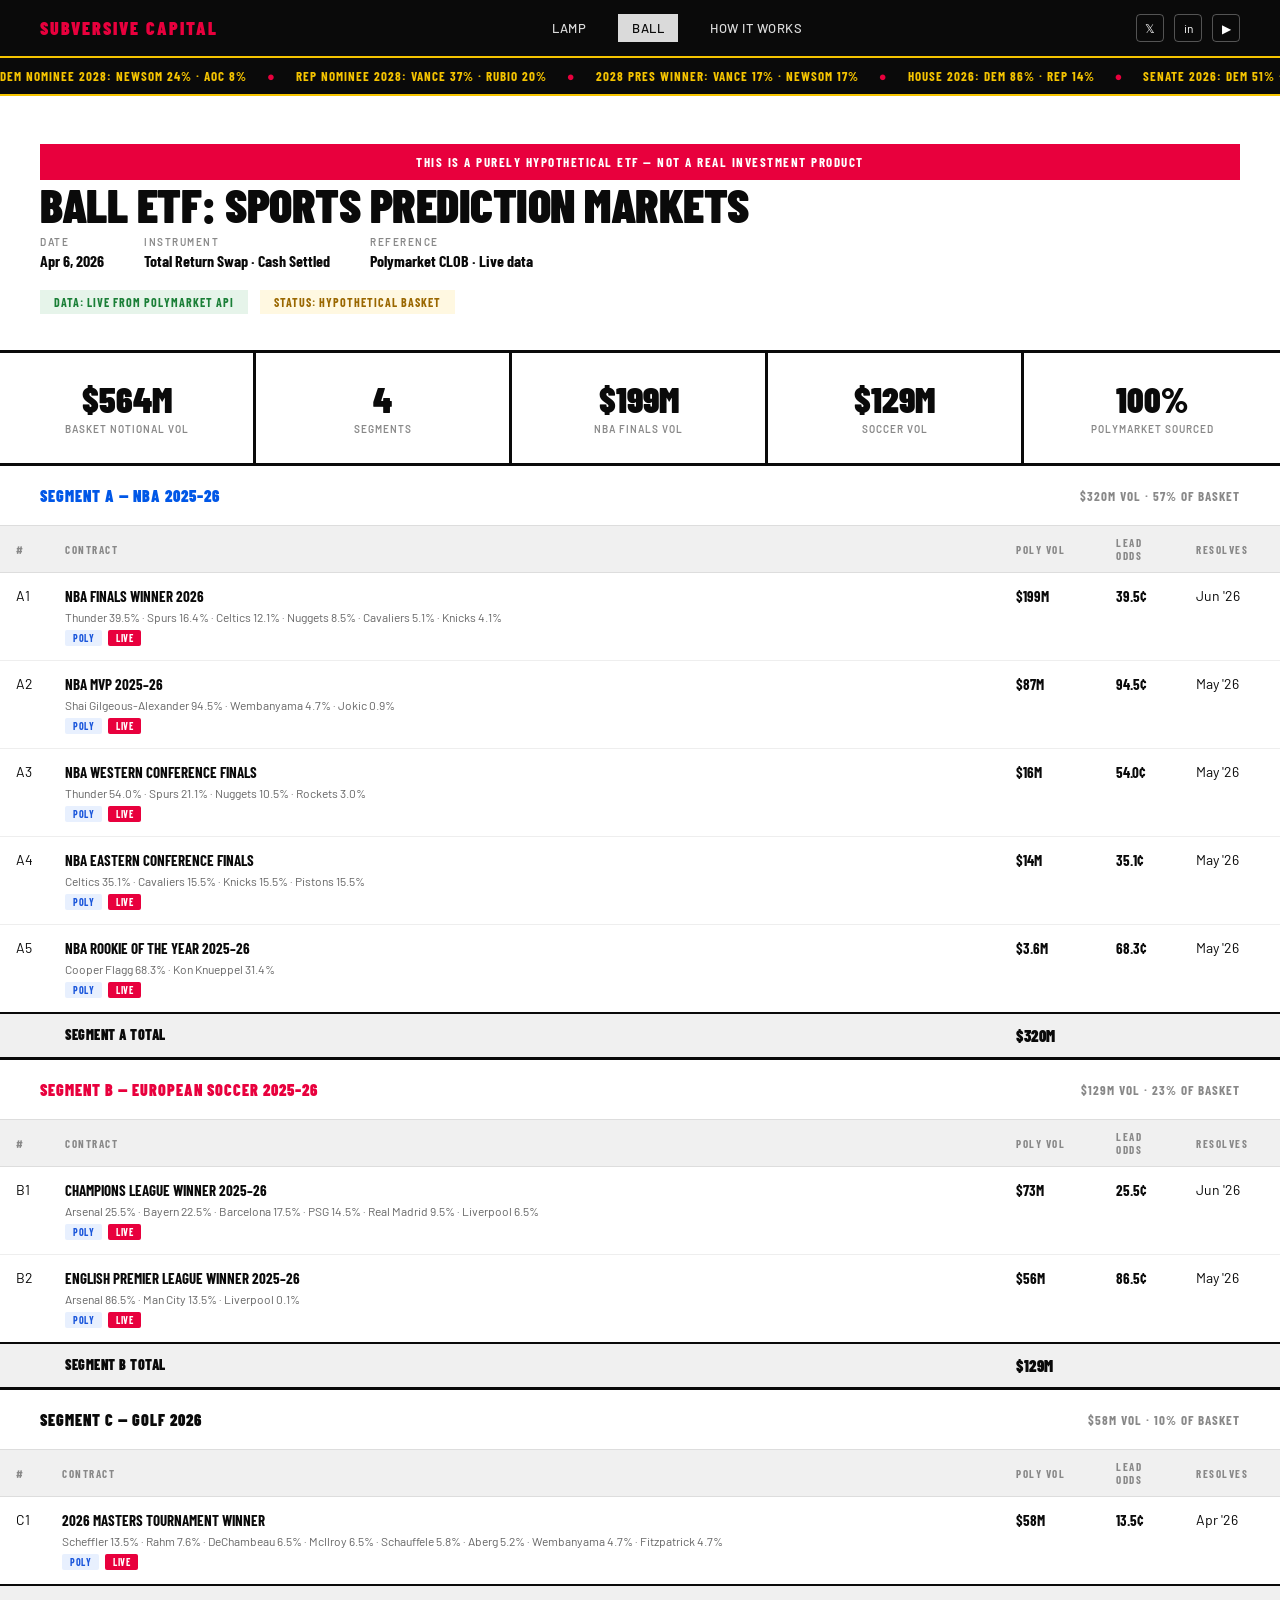
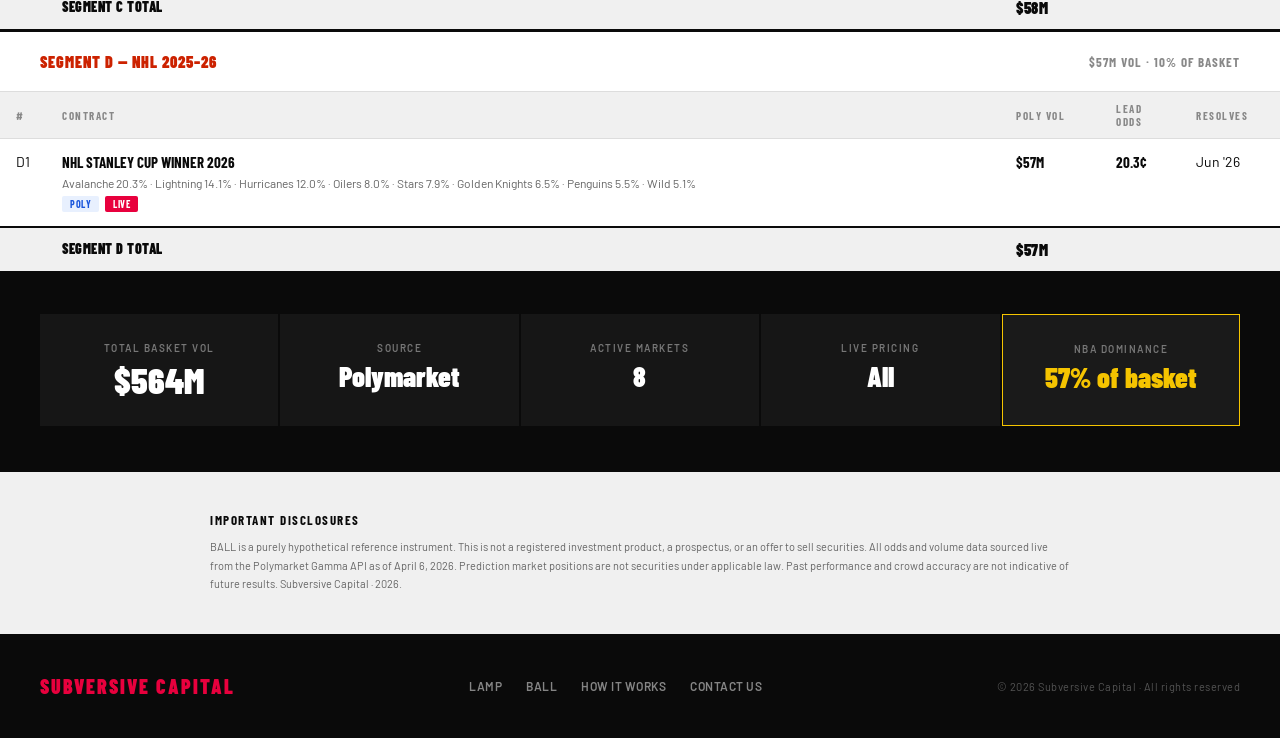
==== ball.html @ c6bfa905 "Rename SPRT to BALL across all pages Co-Authored-By: Claude Opus 4.6 (1M context) <noreply@anthropic" ====
<!DOCTYPE html>
<html lang="en">
<head>
<meta charset="UTF-8">
<meta name="viewport" content="width=device-width, initial-scale=1.0">
<title>BALL ETF — Sports Prediction Markets</title>
<link rel="stylesheet" href="styles.css">
</head>
<body>

<nav>
  <div class="nav-logo">Subversive Capital</div>
  <div class="nav-links">
    <a href="index.html">LAMP</a>
    <a href="ball.html" class="active">BALL</a>
    <a href="how.html">How It Works</a>
  </div>
  <div class="nav-icons">
    <div class="nav-icon">&#x1D54F;</div>
    <div class="nav-icon">in</div>
    <div class="nav-icon">&#9654;</div>
  </div>
</nav>

<div class="ticker-tape">
  <div class="ticker-inner" id="ticker-inner"></div>
</div>

<!-- ── HEADER ── -->
<section class="basket-header">
  <div class="hypothetical-banner">This is a purely hypothetical ETF &mdash; not a real investment product</div>
  <div class="basket-title">BALL ETF: Sports Prediction Markets</div>

  <div class="basket-meta">
    <div class="meta-item">
      <div class="meta-label">Date</div>
      <div class="meta-value">Apr 6, 2026</div>
    </div>
    <div class="meta-item">
      <div class="meta-label">Instrument</div>
      <div class="meta-value">Total Return Swap &middot; Cash Settled</div>
    </div>
    <div class="meta-item">
      <div class="meta-label">Reference</div>
      <div class="meta-value">Polymarket CLOB &middot; Live data</div>
    </div>
  </div>

  <div class="basket-status">
    <span class="status-badge status-confirmed">Data: Live from Polymarket API</span>
    <span class="status-badge status-pricing">Status: Hypothetical basket</span>
  </div>
</section>

<!-- ── SUMMARY STATS ── -->
<div class="basket-summary">
  <div class="summary-stat">
    <div class="summary-val">$564M</div>
    <div class="summary-label">Basket notional vol</div>
  </div>
  <div class="summary-stat">
    <div class="summary-val">4</div>
    <div class="summary-label">Segments</div>
  </div>
  <div class="summary-stat">
    <div class="summary-val">$199M</div>
    <div class="summary-label">NBA Finals vol</div>
  </div>
  <div class="summary-stat">
    <div class="summary-val">$129M</div>
    <div class="summary-label">Soccer vol</div>
  </div>
  <div class="summary-stat">
    <div class="summary-val">100%</div>
    <div class="summary-label">Polymarket sourced</div>
  </div>
</div>

<!-- ══════════════════════════════════════════════════════════ -->
<!-- SEGMENT A — NBA                                           -->
<!-- ══════════════════════════════════════════════════════════ -->
<section class="segment" id="segment-a">
  <div class="segment-header seg-blue">
    <div class="segment-name">Segment A &mdash; NBA 2025&ndash;26</div>
    <div class="segment-weight">$320M vol &middot; 57% of basket</div>
  </div>

  <div class="table-wrap">
  <table class="segment-table">
    <thead>
      <tr>
        <th class="col-num">#</th>
        <th class="col-contract">Contract</th>
        <th class="col-vol">Poly Vol</th>
        <th class="col-prob">Lead Odds</th>
        <th class="col-resolve">Resolves</th>
      </tr>
    </thead>
    <tbody>
      <tr>
        <td>A1</td>
        <td>
          <div class="contract-name">NBA Finals Winner 2026</div>
          <div class="contract-detail">Thunder 39.5% &middot; Spurs 16.4% &middot; Celtics 12.1% &middot; Nuggets 8.5% &middot; Cavaliers 5.1% &middot; Knicks 4.1%</div>
          <div class="contract-sources"><span class="source poly">Poly</span> <span class="source live">Live</span></div>
        </td>
        <td class="num">$199M</td>
        <td class="num">39.5&cent;</td>
        <td>Jun '26</td>
      </tr>
      <tr>
        <td>A2</td>
        <td>
          <div class="contract-name">NBA MVP 2025&ndash;26</div>
          <div class="contract-detail">Shai Gilgeous-Alexander 94.5% &middot; Wembanyama 4.7% &middot; Jokic 0.9%</div>
          <div class="contract-sources"><span class="source poly">Poly</span> <span class="source live">Live</span></div>
        </td>
        <td class="num">$87M</td>
        <td class="num">94.5&cent;</td>
        <td>May '26</td>
      </tr>
      <tr>
        <td>A3</td>
        <td>
          <div class="contract-name">NBA Western Conference Finals</div>
          <div class="contract-detail">Thunder 54.0% &middot; Spurs 21.1% &middot; Nuggets 10.5% &middot; Rockets 3.0%</div>
          <div class="contract-sources"><span class="source poly">Poly</span> <span class="source live">Live</span></div>
        </td>
        <td class="num">$16M</td>
        <td class="num">54.0&cent;</td>
        <td>May '26</td>
      </tr>
      <tr>
        <td>A4</td>
        <td>
          <div class="contract-name">NBA Eastern Conference Finals</div>
          <div class="contract-detail">Celtics 35.1% &middot; Cavaliers 15.5% &middot; Knicks 15.5% &middot; Pistons 15.5%</div>
          <div class="contract-sources"><span class="source poly">Poly</span> <span class="source live">Live</span></div>
        </td>
        <td class="num">$14M</td>
        <td class="num">35.1&cent;</td>
        <td>May '26</td>
      </tr>
      <tr>
        <td>A5</td>
        <td>
          <div class="contract-name">NBA Rookie of the Year 2025&ndash;26</div>
          <div class="contract-detail">Cooper Flagg 68.3% &middot; Kon Knueppel 31.4%</div>
          <div class="contract-sources"><span class="source poly">Poly</span> <span class="source live">Live</span></div>
        </td>
        <td class="num">$3.6M</td>
        <td class="num">68.3&cent;</td>
        <td>May '26</td>
      </tr>
      <tr class="subtotal-row">
        <td></td>
        <td>Segment A total</td>
        <td class="num">$320M</td>
        <td></td>
        <td></td>
      </tr>
    </tbody>
  </table>
  </div>
</section>

<!-- ══════════════════════════════════════════════════════════ -->
<!-- SEGMENT B — SOCCER                                        -->
<!-- ══════════════════════════════════════════════════════════ -->
<section class="segment" id="segment-b">
  <div class="segment-header seg-red">
    <div class="segment-name">Segment B &mdash; European Soccer 2025&ndash;26</div>
    <div class="segment-weight">$129M vol &middot; 23% of basket</div>
  </div>

  <div class="table-wrap">
  <table class="segment-table">
    <thead>
      <tr>
        <th class="col-num">#</th>
        <th class="col-contract">Contract</th>
        <th class="col-vol">Poly Vol</th>
        <th class="col-prob">Lead Odds</th>
        <th class="col-resolve">Resolves</th>
      </tr>
    </thead>
    <tbody>
      <tr>
        <td>B1</td>
        <td>
          <div class="contract-name">Champions League Winner 2025&ndash;26</div>
          <div class="contract-detail">Arsenal 25.5% &middot; Bayern 22.5% &middot; Barcelona 17.5% &middot; PSG 14.5% &middot; Real Madrid 9.5% &middot; Liverpool 6.5%</div>
          <div class="contract-sources"><span class="source poly">Poly</span> <span class="source live">Live</span></div>
        </td>
        <td class="num">$73M</td>
        <td class="num">25.5&cent;</td>
        <td>Jun '26</td>
      </tr>
      <tr>
        <td>B2</td>
        <td>
          <div class="contract-name">English Premier League Winner 2025&ndash;26</div>
          <div class="contract-detail">Arsenal 86.5% &middot; Man City 13.5% &middot; Liverpool 0.1%</div>
          <div class="contract-sources"><span class="source poly">Poly</span> <span class="source live">Live</span></div>
        </td>
        <td class="num">$56M</td>
        <td class="num">86.5&cent;</td>
        <td>May '26</td>
      </tr>
      <tr class="subtotal-row">
        <td></td>
        <td>Segment B total</td>
        <td class="num">$129M</td>
        <td></td>
        <td></td>
      </tr>
    </tbody>
  </table>
  </div>
</section>

<!-- ══════════════════════════════════════════════════════════ -->
<!-- SEGMENT C — GOLF                                          -->
<!-- ══════════════════════════════════════════════════════════ -->
<section class="segment" id="segment-c">
  <div class="segment-header seg-black">
    <div class="segment-name">Segment C &mdash; Golf 2026</div>
    <div class="segment-weight">$58M vol &middot; 10% of basket</div>
  </div>

  <div class="table-wrap">
  <table class="segment-table">
    <thead>
      <tr>
        <th class="col-num">#</th>
        <th class="col-contract">Contract</th>
        <th class="col-vol">Poly Vol</th>
        <th class="col-prob">Lead Odds</th>
        <th class="col-resolve">Resolves</th>
      </tr>
    </thead>
    <tbody>
      <tr>
        <td>C1</td>
        <td>
          <div class="contract-name">2026 Masters Tournament Winner</div>
          <div class="contract-detail">Scheffler 13.5% &middot; Rahm 7.6% &middot; DeChambeau 6.5% &middot; McIlroy 6.5% &middot; Schauffele 5.8% &middot; Aberg 5.2% &middot; Wembanyama 4.7% &middot; Fitzpatrick 4.7%</div>
          <div class="contract-sources"><span class="source poly">Poly</span> <span class="source live">Live</span></div>
        </td>
        <td class="num">$58M</td>
        <td class="num">13.5&cent;</td>
        <td>Apr '26</td>
      </tr>
      <tr class="subtotal-row">
        <td></td>
        <td>Segment C total</td>
        <td class="num">$58M</td>
        <td></td>
        <td></td>
      </tr>
    </tbody>
  </table>
  </div>
</section>

<!-- ══════════════════════════════════════════════════════════ -->
<!-- SEGMENT D — NHL                                           -->
<!-- ══════════════════════════════════════════════════════════ -->
<section class="segment" id="segment-d">
  <div class="segment-header seg-darkred">
    <div class="segment-name">Segment D &mdash; NHL 2025&ndash;26</div>
    <div class="segment-weight">$57M vol &middot; 10% of basket</div>
  </div>

  <div class="table-wrap">
  <table class="segment-table">
    <thead>
      <tr>
        <th class="col-num">#</th>
        <th class="col-contract">Contract</th>
        <th class="col-vol">Poly Vol</th>
        <th class="col-prob">Lead Odds</th>
        <th class="col-resolve">Resolves</th>
      </tr>
    </thead>
    <tbody>
      <tr>
        <td>D1</td>
        <td>
          <div class="contract-name">NHL Stanley Cup Winner 2026</div>
          <div class="contract-detail">Avalanche 20.3% &middot; Lightning 14.1% &middot; Hurricanes 12.0% &middot; Oilers 8.0% &middot; Stars 7.9% &middot; Golden Knights 6.5% &middot; Penguins 5.5% &middot; Wild 5.1%</div>
          <div class="contract-sources"><span class="source poly">Poly</span> <span class="source live">Live</span></div>
        </td>
        <td class="num">$57M</td>
        <td class="num">20.3&cent;</td>
        <td>Jun '26</td>
      </tr>
      <tr class="subtotal-row">
        <td></td>
        <td>Segment D total</td>
        <td class="num">$57M</td>
        <td></td>
        <td></td>
      </tr>
    </tbody>
  </table>
  </div>
</section>

<!-- ── BASKET TOTALS ── -->
<section class="basket-totals">
  <div class="totals-grid">
    <div class="total-item">
      <div class="total-label">Total basket vol</div>
      <div class="total-val big">$564M</div>
    </div>
    <div class="total-item">
      <div class="total-label">Source</div>
      <div class="total-val">Polymarket</div>
    </div>
    <div class="total-item">
      <div class="total-label">Active markets</div>
      <div class="total-val">8</div>
    </div>
    <div class="total-item">
      <div class="total-label">Live pricing</div>
      <div class="total-val">All</div>
    </div>
    <div class="total-item highlight">
      <div class="total-label">NBA dominance</div>
      <div class="total-val accent">57% of basket</div>
    </div>
  </div>
</section>

<!-- ── DISCLAIMER ── -->
<div class="disclaimer">
  <div class="disclaimer-inner">
    <h3>Important Disclosures</h3>
    <p>BALL is a purely hypothetical reference instrument. This is not a registered investment product, a prospectus, or an offer to sell securities. All odds and volume data sourced live from the Polymarket Gamma API as of April 6, 2026. Prediction market positions are not securities under applicable law. Past performance and crowd accuracy are not indicative of future results. Subversive Capital &middot; 2026.</p>
  </div>
</div>

<footer>
  <div class="footer-logo">Subversive Capital</div>
  <div class="footer-links">
    <a href="index.html">LAMP</a>
    <a href="ball.html">BALL</a>
    <a href="how.html">How It Works</a>
    <a href="#">Contact Us</a>
  </div>
  <div class="footer-copy">&copy; 2026 Subversive Capital &middot; All rights reserved</div>
</footer>

<script src="ticker.js"></script>
</body>
</html>
---- styles.css ----
@import url('https://fonts.googleapis.com/css2?family=Barlow+Condensed:wght@400;700;900&family=Barlow:wght@400;500;600&display=swap');

/* ── reset + vars ── */
*, *::before, *::after { box-sizing: border-box; margin: 0; padding: 0; }

:root {
  --black:   #0a0a0a;
  --white:   #ffffff;
  --red:     #e8003d;
  --blue:    #0057e7;
  --yellow:  #f5c400;
  --gray:    #f0f0f0;
  --mid:     #888888;
  --darkred: #cc2200;
}

html { scroll-behavior: smooth; }

body {
  font-family: 'Barlow', sans-serif;
  background: var(--white);
  color: var(--black);
  overflow-x: hidden;
}

/* ── nav ── */
nav {
  background: var(--black);
  padding: 0 40px;
  height: 56px;
  display: flex;
  align-items: center;
  justify-content: space-between;
  position: sticky;
  top: 0;
  z-index: 100;
}

.nav-logo {
  font-family: 'Barlow Condensed', sans-serif;
  font-weight: 900;
  font-size: 18px;
  letter-spacing: 2px;
  color: var(--red);
  text-transform: uppercase;
}

.nav-links { display: flex; gap: 32px; align-items: center; }

.nav-links a {
  color: var(--white);
  text-decoration: none;
  font-size: 13px;
  font-weight: 500;
  letter-spacing: 0.5px;
  opacity: 0.85;
  transition: opacity 0.15s;
  text-transform: uppercase;
}
.nav-links a:hover { opacity: 1; }
.nav-links a.active {
  background: var(--white);
  color: var(--black);
  padding: 6px 14px;
}

.nav-icons { display: flex; gap: 10px; }
.nav-icon {
  width: 28px; height: 28px;
  border: 1px solid rgba(255,255,255,0.3);
  border-radius: 4px;
  display: flex; align-items: center; justify-content: center;
  color: var(--white); font-size: 12px; cursor: pointer;
  transition: border-color 0.15s;
}
.nav-icon:hover { border-color: var(--white); }

/* ── ticker tape ── */
.ticker-tape {
  background: var(--black);
  color: var(--yellow);
  font-family: 'Barlow Condensed', sans-serif;
  font-weight: 700; font-size: 13px; letter-spacing: 1px;
  padding: 10px 0; overflow: hidden; white-space: nowrap;
  border-top: 2px solid var(--yellow);
  border-bottom: 2px solid var(--yellow);
}

.ticker-inner {
  display: inline-block;
  animation: ticker 32s linear infinite;
}
.ticker-inner:hover { animation-play-state: paused; }

@keyframes ticker {
  from { transform: translateX(0); }
  to   { transform: translateX(-50%); }
}

.ticker-sep { color: var(--red); margin: 0 20px; }

/* ── hypothetical banner ── */
.hypothetical-banner {
  font-family: 'Barlow Condensed', sans-serif;
  font-weight: 700;
  font-size: 13px;
  letter-spacing: 1.5px;
  text-transform: uppercase;
  text-align: center;
  background: var(--red);
  color: var(--white);
  padding: 10px 20px;
}

/* ── basket header ── */
.basket-header {
  padding: 48px 40px 36px;
  border-bottom: 3px solid var(--black);
}

.basket-title {
  font-family: 'Barlow Condensed', sans-serif;
  font-weight: 900;
  font-size: clamp(32px, 5vw, 48px);
  text-transform: uppercase;
  letter-spacing: -0.5px;
  line-height: 1;
  margin-bottom: 8px;
}

.basket-subtitle {
  font-size: 15px;
  color: #555;
  margin-bottom: 28px;
}

.basket-meta {
  display: flex;
  gap: 40px;
  flex-wrap: wrap;
  margin-bottom: 20px;
}

.meta-label {
  font-size: 10px;
  font-weight: 600;
  letter-spacing: 1.5px;
  text-transform: uppercase;
  color: var(--mid);
  margin-bottom: 3px;
}

.meta-value {
  font-family: 'Barlow Condensed', sans-serif;
  font-weight: 700;
  font-size: 16px;
  color: var(--black);
}

.basket-status {
  display: flex;
  gap: 12px;
  flex-wrap: wrap;
}

.status-badge {
  font-family: 'Barlow Condensed', sans-serif;
  font-weight: 700;
  font-size: 12px;
  letter-spacing: 1px;
  text-transform: uppercase;
  padding: 5px 14px;
  display: inline-block;
}

.status-confirmed {
  background: #e6f4ea;
  color: #1a7f37;
}

.status-pricing {
  background: #fff8e1;
  color: #9a6700;
}

/* ── basket summary ── */
.basket-summary {
  display: grid;
  grid-template-columns: repeat(5, 1fr);
  border-bottom: 3px solid var(--black);
}

.summary-stat {
  padding: 28px 20px;
  text-align: center;
  border-right: 3px solid var(--black);
}
.summary-stat:last-child { border-right: none; }

.summary-val {
  font-family: 'Barlow Condensed', sans-serif;
  font-weight: 900;
  font-size: 36px;
  line-height: 1;
  color: var(--black);
}

.summary-label {
  font-size: 10px;
  font-weight: 600;
  letter-spacing: 1px;
  text-transform: uppercase;
  color: var(--mid);
  margin-top: 6px;
}

/* ── segments ── */
.segment {
  border-bottom: 3px solid var(--black);
}

.segment-header {
  padding: 20px 40px;
  display: flex;
  justify-content: space-between;
  align-items: center;
  border-bottom: 1px solid #ddd;
}

.segment-name {
  font-family: 'Barlow Condensed', sans-serif;
  font-weight: 900;
  font-size: 16px;
  text-transform: uppercase;
  letter-spacing: 1px;
}

.segment-weight {
  font-family: 'Barlow Condensed', sans-serif;
  font-weight: 700;
  font-size: 13px;
  text-transform: uppercase;
  letter-spacing: 1px;
  color: var(--mid);
}

.seg-blue .segment-name { color: var(--blue); }
.seg-red .segment-name { color: var(--red); }
.seg-black .segment-name { color: var(--black); }
.seg-darkred .segment-name { color: var(--darkred); }

/* ── tables ── */
.table-wrap {
  overflow-x: auto;
  -webkit-overflow-scrolling: touch;
}

.segment-table {
  width: 100%;
  border-collapse: collapse;
  font-size: 14px;
  min-width: 800px;
}

.segment-table thead {
  background: var(--gray);
}

.segment-table th {
  font-family: 'Barlow Condensed', sans-serif;
  font-weight: 700;
  font-size: 11px;
  letter-spacing: 1.5px;
  text-transform: uppercase;
  color: var(--mid);
  padding: 10px 16px;
  text-align: left;
  border-bottom: 1px solid #ddd;
}

.segment-table td {
  padding: 14px 16px;
  border-bottom: 1px solid #eee;
  vertical-align: top;
}

.segment-table tbody tr:hover {
  background: #fafafa;
}

.col-num { width: 40px; }
.col-contract { width: auto; }
.col-vol { width: 100px; }
.col-prob { width: 80px; }
.col-resolve { width: 100px; }
.col-wt { width: 70px; }

td.num {
  font-family: 'Barlow Condensed', sans-serif;
  font-weight: 700;
  font-size: 15px;
  color: var(--black);
  white-space: nowrap;
}

td.wt {
  color: var(--blue);
}

.contract-name {
  font-family: 'Barlow Condensed', sans-serif;
  font-weight: 700;
  font-size: 15px;
  text-transform: uppercase;
  color: var(--black);
  margin-bottom: 3px;
}

.contract-detail {
  font-size: 12px;
  color: #666;
  line-height: 1.5;
  margin-bottom: 4px;
}

.contract-sources {
  display: flex;
  gap: 6px;
}

.source {
  font-family: 'Barlow Condensed', sans-serif;
  font-weight: 700;
  font-size: 10px;
  letter-spacing: 0.5px;
  text-transform: uppercase;
  padding: 2px 8px;
  border-radius: 2px;
}

.source.poly {
  background: #e8f0fe;
  color: #1a56db;
}

.source.kalshi {
  background: #fce8e8;
  color: #c41e3a;
}

.source.live {
  background: #e8003d;
  color: var(--white);
  animation: pulse 1.4s ease-in-out infinite;
}

@keyframes pulse {
  0%, 100% { opacity: 1; }
  50%       { opacity: 0.5; }
}

.resolve-note {
  font-size: 10px;
  font-weight: 600;
  letter-spacing: 0.5px;
  text-transform: uppercase;
  color: var(--mid);
}

/* subtotal rows */
.subtotal-row {
  background: var(--gray);
  border-top: 2px solid var(--black);
}

.subtotal-row td {
  font-family: 'Barlow Condensed', sans-serif;
  font-weight: 900;
  font-size: 14px;
  text-transform: uppercase;
  letter-spacing: 0.5px;
  padding: 12px 16px;
  border-bottom: none;
}

.subtotal-row td.num {
  font-size: 16px;
}

/* ── basket totals ── */
.basket-totals {
  background: var(--black);
  padding: 40px;
  border-bottom: 3px solid var(--black);
}

.totals-grid {
  display: grid;
  grid-template-columns: repeat(5, 1fr);
  gap: 2px;
}

.total-item {
  background: #161616;
  padding: 28px 24px;
  text-align: center;
}

.total-label {
  font-size: 10px;
  font-weight: 600;
  letter-spacing: 1.5px;
  text-transform: uppercase;
  color: #777;
  margin-bottom: 8px;
}

.total-val {
  font-family: 'Barlow Condensed', sans-serif;
  font-weight: 900;
  font-size: 28px;
  color: var(--white);
  line-height: 1;
}

.total-val.big {
  font-size: 36px;
}

.total-val.accent {
  color: var(--yellow);
}

.total-item.highlight {
  background: #1a1a1a;
  border: 1px solid var(--yellow);
}

/* ── how it works page ── */
.how-header {
  padding: 48px 40px 40px;
  border-bottom: 3px solid var(--black);
}

.how-header-inner {
  max-width: 700px;
}

.how-title {
  font-family: 'Barlow Condensed', sans-serif;
  font-weight: 900;
  font-size: clamp(32px, 5vw, 48px);
  text-transform: uppercase;
  letter-spacing: -0.5px;
  line-height: 1;
  margin-bottom: 12px;
}

.how-subtitle {
  font-size: 15px;
  color: #555;
  line-height: 1.6;
  margin-bottom: 28px;
}

.how-invest-box {
  background: var(--black);
  color: var(--white);
  padding: 24px 32px;
  display: inline-block;
}

.invest-label {
  font-size: 10px;
  font-weight: 600;
  letter-spacing: 1.5px;
  text-transform: uppercase;
  color: var(--mid);
  margin-bottom: 4px;
}

.invest-val {
  font-family: 'Barlow Condensed', sans-serif;
  font-weight: 900;
  font-size: 48px;
  color: var(--yellow);
  line-height: 1;
}

.invest-shares {
  font-size: 13px;
  color: #999;
  margin-top: 4px;
}

/* ── step blocks ── */
.how-step {
  display: grid;
  grid-template-columns: 80px 1fr;
  border-bottom: 3px solid var(--black);
}

.how-step.last {
  border-bottom: none;
}

.step-marker {
  border-right: 3px solid var(--black);
  display: flex;
  flex-direction: column;
  align-items: center;
  padding-top: 36px;
}

.step-num {
  font-family: 'Barlow Condensed', sans-serif;
  font-weight: 900;
  font-size: 32px;
  color: var(--red);
  line-height: 1;
}

.step-line {
  width: 2px;
  flex: 1;
  background: #ddd;
  margin-top: 16px;
}

.step-content {
  padding: 36px 40px;
}

.step-title {
  font-family: 'Barlow Condensed', sans-serif;
  font-weight: 900;
  font-size: 24px;
  text-transform: uppercase;
  letter-spacing: 0.3px;
  margin-bottom: 16px;
  color: var(--black);
}

.step-body p {
  font-size: 15px;
  color: #333;
  line-height: 1.7;
  margin-bottom: 12px;
  max-width: 640px;
}

.step-body p:last-child {
  margin-bottom: 0;
}

.step-list {
  list-style: none;
  margin: 12px 0;
  max-width: 640px;
}

.step-list li {
  font-size: 14px;
  color: #333;
  line-height: 1.6;
  padding: 6px 0 6px 20px;
  position: relative;
  border-bottom: 1px solid #eee;
}

.step-list li:last-child {
  border-bottom: none;
}

.step-list li::before {
  content: '';
  position: absolute;
  left: 0;
  top: 14px;
  width: 6px;
  height: 6px;
  background: var(--red);
}

/* step aside boxes */
.step-aside {
  margin-top: 20px;
  padding: 16px 20px;
  background: var(--gray);
  border-left: 3px solid var(--black);
  max-width: 480px;
}

.aside-label {
  font-size: 10px;
  font-weight: 600;
  letter-spacing: 1.5px;
  text-transform: uppercase;
  color: var(--mid);
  margin-bottom: 4px;
}

.aside-val {
  font-family: 'Barlow Condensed', sans-serif;
  font-weight: 700;
  font-size: 16px;
  color: var(--black);
}

.aside-detail {
  font-size: 12px;
  color: #888;
  margin-top: 4px;
}

/* step example boxes */
.step-example {
  margin-top: 20px;
  padding: 20px 24px;
  background: #fffde7;
  border-left: 3px solid var(--yellow);
  max-width: 640px;
}

.example-label {
  font-family: 'Barlow Condensed', sans-serif;
  font-weight: 700;
  font-size: 11px;
  letter-spacing: 1.5px;
  text-transform: uppercase;
  color: #9a6700;
  margin-bottom: 8px;
}

.example-body p {
  font-size: 14px;
  color: #555;
  line-height: 1.6;
  margin-bottom: 8px;
}

.example-body p:last-child {
  margin-bottom: 0;
}

/* ── allocation grid ── */
.allocation-grid {
  display: grid;
  grid-template-columns: repeat(5, 1fr);
  gap: 2px;
  margin-top: 20px;
  border: 3px solid var(--black);
}

.alloc-item {
  padding: 20px 16px;
  text-align: center;
}

.alloc-segment {
  font-family: 'Barlow Condensed', sans-serif;
  font-weight: 700;
  font-size: 11px;
  letter-spacing: 1.5px;
  text-transform: uppercase;
  margin-bottom: 4px;
}

.alloc-name {
  font-family: 'Barlow Condensed', sans-serif;
  font-weight: 900;
  font-size: 16px;
  text-transform: uppercase;
  color: var(--black);
  margin-bottom: 8px;
}

.alloc-pct {
  font-family: 'Barlow Condensed', sans-serif;
  font-weight: 900;
  font-size: 28px;
  line-height: 1;
  color: var(--black);
}

.alloc-dollars {
  font-family: 'Barlow Condensed', sans-serif;
  font-weight: 700;
  font-size: 20px;
  color: var(--black);
  margin-top: 4px;
}

.alloc-detail {
  font-size: 11px;
  color: #888;
  line-height: 1.5;
  margin-top: 8px;
}

.alloc-blue  { background: #e8f0fe; }
.alloc-blue .alloc-segment { color: var(--blue); }
.alloc-red   { background: #fce8e8; }
.alloc-red .alloc-segment { color: var(--red); }
.alloc-black { background: #f0f0f0; }
.alloc-black .alloc-segment { color: var(--black); }
.alloc-darkred { background: #fef0ec; }
.alloc-darkred .alloc-segment { color: var(--darkred); }
.alloc-gray  { background: #fafafa; }
.alloc-gray .alloc-segment { color: var(--mid); }

/* ── disclaimer ── */
.disclaimer {
  background: var(--gray);
  padding: 40px; border-top: 3px solid var(--black);
}
.disclaimer-inner { max-width: 860px; margin: 0 auto; }
.disclaimer h3 {
  font-family: 'Barlow Condensed', sans-serif;
  font-weight: 700; font-size: 13px;
  text-transform: uppercase; letter-spacing: 1.5px;
  color: var(--black); margin-bottom: 10px;
}
.disclaimer p { font-size: 11px; color: #666; line-height: 1.7; }

/* ── footer ── */
footer {
  background: var(--black); padding: 40px;
  display: flex; justify-content: space-between;
  align-items: center; flex-wrap: wrap; gap: 16px;
}
.footer-logo {
  font-family: 'Barlow Condensed', sans-serif;
  font-weight: 900; font-size: 20px;
  letter-spacing: 2px; color: var(--red); text-transform: uppercase;
}
.footer-links { display: flex; gap: 24px; }
.footer-links a {
  color: rgba(255,255,255,0.5); text-decoration: none;
  font-size: 12px; text-transform: uppercase;
  letter-spacing: 0.5px; font-weight: 600; transition: color 0.15s;
}
.footer-links a:hover { color: var(--white); }
.footer-copy { font-size: 11px; color: rgba(255,255,255,0.3); letter-spacing: 0.5px; }

/* ── responsive ── */
@media (max-width: 900px) {
  nav { padding: 0 20px; }
  .nav-links { display: none; }
  .basket-header { padding: 32px 20px 28px; }
  .basket-meta { gap: 24px; }
  .basket-summary { grid-template-columns: repeat(3, 1fr); }
  .summary-stat:nth-child(3) { border-right: none; }
  .summary-stat:nth-child(4),
  .summary-stat:nth-child(5) { border-top: 3px solid var(--black); }
  .segment-header { padding: 16px 20px; flex-direction: column; align-items: flex-start; gap: 4px; }
  .totals-grid { grid-template-columns: repeat(3, 1fr); }
  .how-header { padding: 32px 20px 28px; }
  .how-step { grid-template-columns: 60px 1fr; }
  .step-content { padding: 28px 20px; }
  .allocation-grid { grid-template-columns: repeat(3, 1fr); }
  .total-item:nth-child(4),
  .total-item:nth-child(5) { grid-column: auto; }
  footer { flex-direction: column; text-align: center; }
}

@media (max-width: 500px) {
  .basket-summary { grid-template-columns: 1fr 1fr; }
  .summary-stat { border-right: none; border-bottom: 3px solid var(--black); }
  .summary-stat:nth-child(odd) { border-right: 3px solid var(--black); }
  .summary-stat:last-child { border-right: none; }
  .totals-grid { grid-template-columns: 1fr 1fr; }
  .total-item { padding: 20px 16px; }
  .total-val.big { font-size: 28px; }
  .allocation-grid { grid-template-columns: 1fr 1fr; }
  .how-step { grid-template-columns: 48px 1fr; }
  .step-num { font-size: 24px; }
}
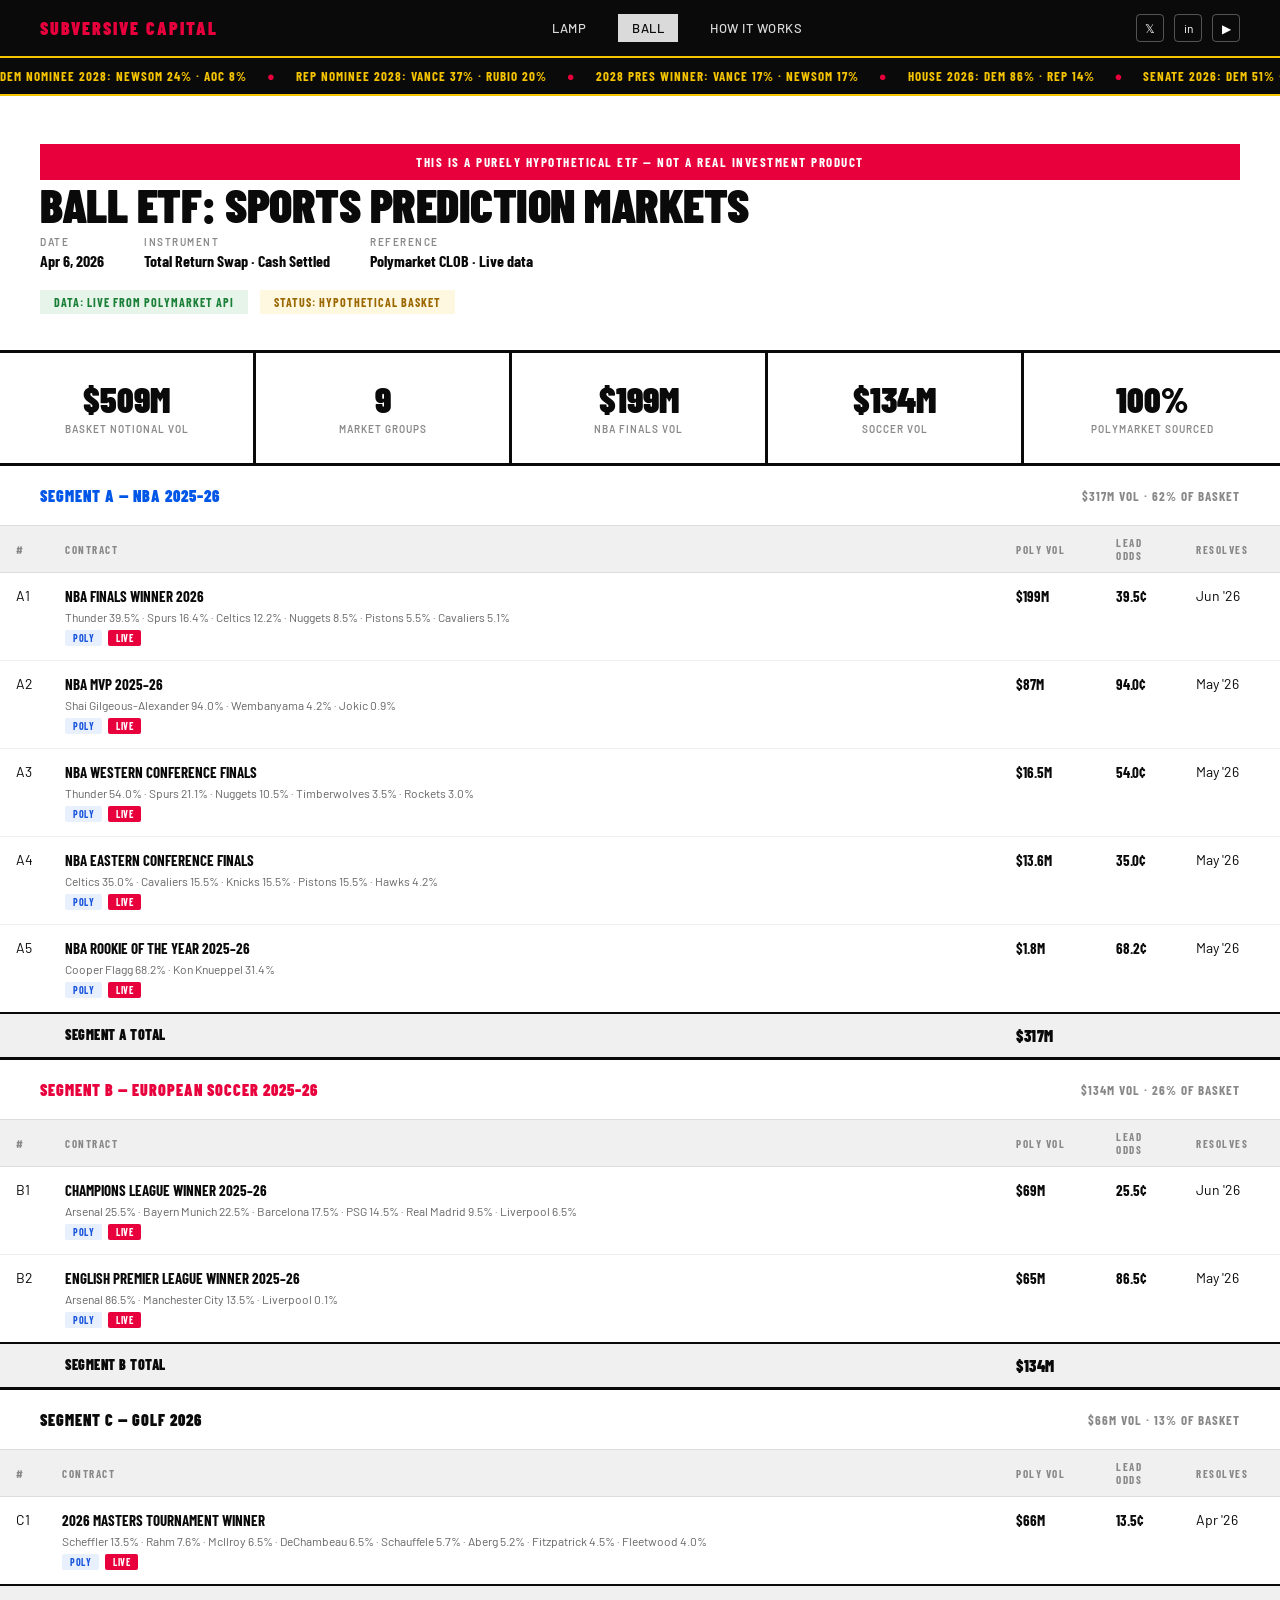
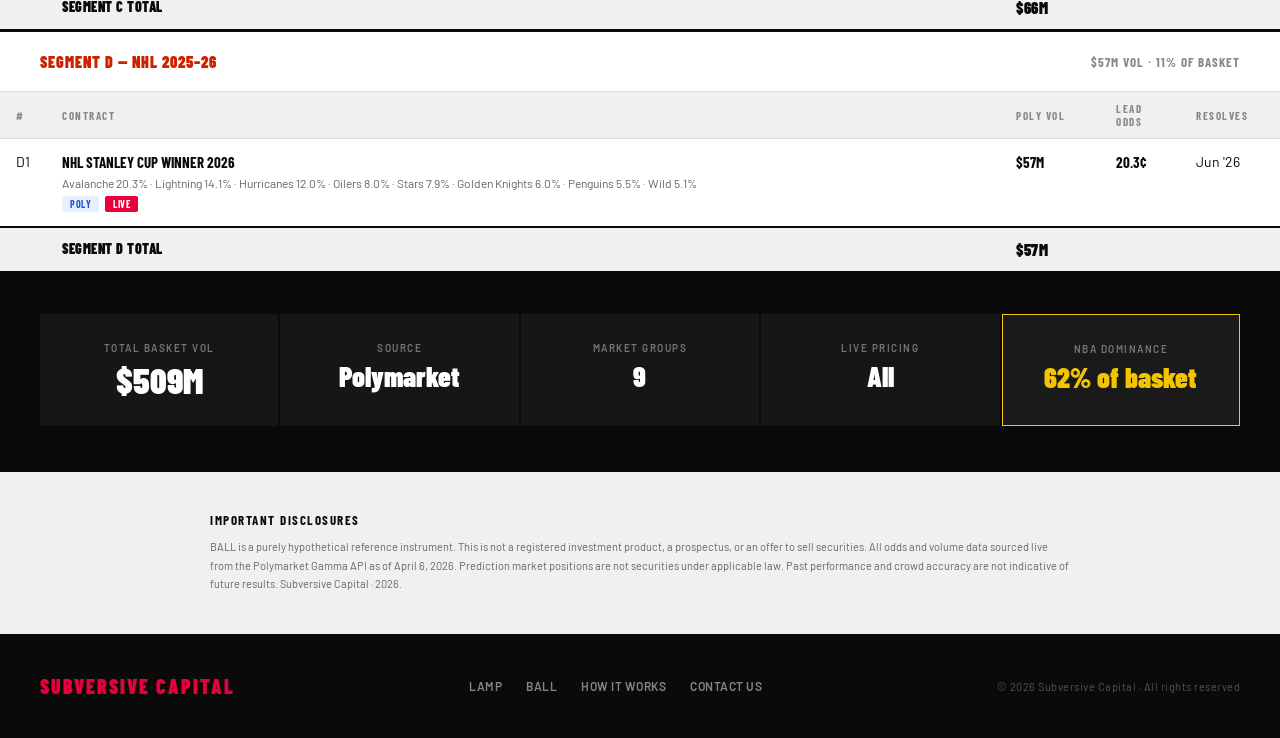
==== commit 6d798598: "Update BALL with fresh live Polymarket sports data All odds pulled live: NBA Finals (Thunder 39.5%, " ====
--- a/ball.html
+++ b/ball.html
@@ -55,19 +55,19 @@
 <!-- ── SUMMARY STATS ── -->
 <div class="basket-summary">
   <div class="summary-stat">
-    <div class="summary-val">$564M</div>
+    <div class="summary-val">$509M</div>
     <div class="summary-label">Basket notional vol</div>
   </div>
   <div class="summary-stat">
-    <div class="summary-val">4</div>
-    <div class="summary-label">Segments</div>
+    <div class="summary-val">9</div>
+    <div class="summary-label">Market groups</div>
   </div>
   <div class="summary-stat">
     <div class="summary-val">$199M</div>
     <div class="summary-label">NBA Finals vol</div>
   </div>
   <div class="summary-stat">
-    <div class="summary-val">$129M</div>
+    <div class="summary-val">$134M</div>
     <div class="summary-label">Soccer vol</div>
   </div>
   <div class="summary-stat">
@@ -82,7 +82,7 @@
 <section class="segment" id="segment-a">
   <div class="segment-header seg-blue">
     <div class="segment-name">Segment A &mdash; NBA 2025&ndash;26</div>
-    <div class="segment-weight">$320M vol &middot; 57% of basket</div>
+    <div class="segment-weight">$317M vol &middot; 62% of basket</div>
   </div>
 
   <div class="table-wrap">
@@ -101,7 +101,7 @@
         <td>A1</td>
         <td>
           <div class="contract-name">NBA Finals Winner 2026</div>
-          <div class="contract-detail">Thunder 39.5% &middot; Spurs 16.4% &middot; Celtics 12.1% &middot; Nuggets 8.5% &middot; Cavaliers 5.1% &middot; Knicks 4.1%</div>
+          <div class="contract-detail">Thunder 39.5% &middot; Spurs 16.4% &middot; Celtics 12.2% &middot; Nuggets 8.5% &middot; Pistons 5.5% &middot; Cavaliers 5.1%</div>
           <div class="contract-sources"><span class="source poly">Poly</span> <span class="source live">Live</span></div>
         </td>
         <td class="num">$199M</td>
@@ -112,21 +112,21 @@
         <td>A2</td>
         <td>
           <div class="contract-name">NBA MVP 2025&ndash;26</div>
-          <div class="contract-detail">Shai Gilgeous-Alexander 94.5% &middot; Wembanyama 4.7% &middot; Jokic 0.9%</div>
+          <div class="contract-detail">Shai Gilgeous-Alexander 94.0% &middot; Wembanyama 4.2% &middot; Jokic 0.9%</div>
           <div class="contract-sources"><span class="source poly">Poly</span> <span class="source live">Live</span></div>
         </td>
         <td class="num">$87M</td>
-        <td class="num">94.5&cent;</td>
+        <td class="num">94.0&cent;</td>
         <td>May '26</td>
       </tr>
       <tr>
         <td>A3</td>
         <td>
           <div class="contract-name">NBA Western Conference Finals</div>
-          <div class="contract-detail">Thunder 54.0% &middot; Spurs 21.1% &middot; Nuggets 10.5% &middot; Rockets 3.0%</div>
-          <div class="contract-sources"><span class="source poly">Poly</span> <span class="source live">Live</span></div>
-        </td>
-        <td class="num">$16M</td>
+          <div class="contract-detail">Thunder 54.0% &middot; Spurs 21.1% &middot; Nuggets 10.5% &middot; Timberwolves 3.5% &middot; Rockets 3.0%</div>
+          <div class="contract-sources"><span class="source poly">Poly</span> <span class="source live">Live</span></div>
+        </td>
+        <td class="num">$16.5M</td>
         <td class="num">54.0&cent;</td>
         <td>May '26</td>
       </tr>
@@ -134,28 +134,28 @@
         <td>A4</td>
         <td>
           <div class="contract-name">NBA Eastern Conference Finals</div>
-          <div class="contract-detail">Celtics 35.1% &middot; Cavaliers 15.5% &middot; Knicks 15.5% &middot; Pistons 15.5%</div>
-          <div class="contract-sources"><span class="source poly">Poly</span> <span class="source live">Live</span></div>
-        </td>
-        <td class="num">$14M</td>
-        <td class="num">35.1&cent;</td>
+          <div class="contract-detail">Celtics 35.0% &middot; Cavaliers 15.5% &middot; Knicks 15.5% &middot; Pistons 15.5% &middot; Hawks 4.2%</div>
+          <div class="contract-sources"><span class="source poly">Poly</span> <span class="source live">Live</span></div>
+        </td>
+        <td class="num">$13.6M</td>
+        <td class="num">35.0&cent;</td>
         <td>May '26</td>
       </tr>
       <tr>
         <td>A5</td>
         <td>
           <div class="contract-name">NBA Rookie of the Year 2025&ndash;26</div>
-          <div class="contract-detail">Cooper Flagg 68.3% &middot; Kon Knueppel 31.4%</div>
-          <div class="contract-sources"><span class="source poly">Poly</span> <span class="source live">Live</span></div>
-        </td>
-        <td class="num">$3.6M</td>
-        <td class="num">68.3&cent;</td>
+          <div class="contract-detail">Cooper Flagg 68.2% &middot; Kon Knueppel 31.4%</div>
+          <div class="contract-sources"><span class="source poly">Poly</span> <span class="source live">Live</span></div>
+        </td>
+        <td class="num">$1.8M</td>
+        <td class="num">68.2&cent;</td>
         <td>May '26</td>
       </tr>
       <tr class="subtotal-row">
         <td></td>
         <td>Segment A total</td>
-        <td class="num">$320M</td>
+        <td class="num">$317M</td>
         <td></td>
         <td></td>
       </tr>
@@ -170,7 +170,7 @@
 <section class="segment" id="segment-b">
   <div class="segment-header seg-red">
     <div class="segment-name">Segment B &mdash; European Soccer 2025&ndash;26</div>
-    <div class="segment-weight">$129M vol &middot; 23% of basket</div>
+    <div class="segment-weight">$134M vol &middot; 26% of basket</div>
   </div>
 
   <div class="table-wrap">
@@ -189,10 +189,10 @@
         <td>B1</td>
         <td>
           <div class="contract-name">Champions League Winner 2025&ndash;26</div>
-          <div class="contract-detail">Arsenal 25.5% &middot; Bayern 22.5% &middot; Barcelona 17.5% &middot; PSG 14.5% &middot; Real Madrid 9.5% &middot; Liverpool 6.5%</div>
-          <div class="contract-sources"><span class="source poly">Poly</span> <span class="source live">Live</span></div>
-        </td>
-        <td class="num">$73M</td>
+          <div class="contract-detail">Arsenal 25.5% &middot; Bayern Munich 22.5% &middot; Barcelona 17.5% &middot; PSG 14.5% &middot; Real Madrid 9.5% &middot; Liverpool 6.5%</div>
+          <div class="contract-sources"><span class="source poly">Poly</span> <span class="source live">Live</span></div>
+        </td>
+        <td class="num">$69M</td>
         <td class="num">25.5&cent;</td>
         <td>Jun '26</td>
       </tr>
@@ -200,17 +200,17 @@
         <td>B2</td>
         <td>
           <div class="contract-name">English Premier League Winner 2025&ndash;26</div>
-          <div class="contract-detail">Arsenal 86.5% &middot; Man City 13.5% &middot; Liverpool 0.1%</div>
-          <div class="contract-sources"><span class="source poly">Poly</span> <span class="source live">Live</span></div>
-        </td>
-        <td class="num">$56M</td>
+          <div class="contract-detail">Arsenal 86.5% &middot; Manchester City 13.5% &middot; Liverpool 0.1%</div>
+          <div class="contract-sources"><span class="source poly">Poly</span> <span class="source live">Live</span></div>
+        </td>
+        <td class="num">$65M</td>
         <td class="num">86.5&cent;</td>
         <td>May '26</td>
       </tr>
       <tr class="subtotal-row">
         <td></td>
         <td>Segment B total</td>
-        <td class="num">$129M</td>
+        <td class="num">$134M</td>
         <td></td>
         <td></td>
       </tr>
@@ -225,7 +225,7 @@
 <section class="segment" id="segment-c">
   <div class="segment-header seg-black">
     <div class="segment-name">Segment C &mdash; Golf 2026</div>
-    <div class="segment-weight">$58M vol &middot; 10% of basket</div>
+    <div class="segment-weight">$66M vol &middot; 13% of basket</div>
   </div>
 
   <div class="table-wrap">
@@ -244,17 +244,17 @@
         <td>C1</td>
         <td>
           <div class="contract-name">2026 Masters Tournament Winner</div>
-          <div class="contract-detail">Scheffler 13.5% &middot; Rahm 7.6% &middot; DeChambeau 6.5% &middot; McIlroy 6.5% &middot; Schauffele 5.8% &middot; Aberg 5.2% &middot; Wembanyama 4.7% &middot; Fitzpatrick 4.7%</div>
-          <div class="contract-sources"><span class="source poly">Poly</span> <span class="source live">Live</span></div>
-        </td>
-        <td class="num">$58M</td>
+          <div class="contract-detail">Scheffler 13.5% &middot; Rahm 7.6% &middot; McIlroy 6.5% &middot; DeChambeau 6.5% &middot; Schauffele 5.7% &middot; Aberg 5.2% &middot; Fitzpatrick 4.5% &middot; Fleetwood 4.0%</div>
+          <div class="contract-sources"><span class="source poly">Poly</span> <span class="source live">Live</span></div>
+        </td>
+        <td class="num">$66M</td>
         <td class="num">13.5&cent;</td>
         <td>Apr '26</td>
       </tr>
       <tr class="subtotal-row">
         <td></td>
         <td>Segment C total</td>
-        <td class="num">$58M</td>
+        <td class="num">$66M</td>
         <td></td>
         <td></td>
       </tr>
@@ -269,7 +269,7 @@
 <section class="segment" id="segment-d">
   <div class="segment-header seg-darkred">
     <div class="segment-name">Segment D &mdash; NHL 2025&ndash;26</div>
-    <div class="segment-weight">$57M vol &middot; 10% of basket</div>
+    <div class="segment-weight">$57M vol &middot; 11% of basket</div>
   </div>
 
   <div class="table-wrap">
@@ -288,7 +288,7 @@
         <td>D1</td>
         <td>
           <div class="contract-name">NHL Stanley Cup Winner 2026</div>
-          <div class="contract-detail">Avalanche 20.3% &middot; Lightning 14.1% &middot; Hurricanes 12.0% &middot; Oilers 8.0% &middot; Stars 7.9% &middot; Golden Knights 6.5% &middot; Penguins 5.5% &middot; Wild 5.1%</div>
+          <div class="contract-detail">Avalanche 20.3% &middot; Lightning 14.1% &middot; Hurricanes 12.0% &middot; Oilers 8.0% &middot; Stars 7.9% &middot; Golden Knights 6.0% &middot; Penguins 5.5% &middot; Wild 5.1%</div>
           <div class="contract-sources"><span class="source poly">Poly</span> <span class="source live">Live</span></div>
         </td>
         <td class="num">$57M</td>
@@ -312,15 +312,15 @@
   <div class="totals-grid">
     <div class="total-item">
       <div class="total-label">Total basket vol</div>
-      <div class="total-val big">$564M</div>
+      <div class="total-val big">$509M</div>
     </div>
     <div class="total-item">
       <div class="total-label">Source</div>
       <div class="total-val">Polymarket</div>
     </div>
     <div class="total-item">
-      <div class="total-label">Active markets</div>
-      <div class="total-val">8</div>
+      <div class="total-label">Market groups</div>
+      <div class="total-val">9</div>
     </div>
     <div class="total-item">
       <div class="total-label">Live pricing</div>
@@ -328,7 +328,7 @@
     </div>
     <div class="total-item highlight">
       <div class="total-label">NBA dominance</div>
-      <div class="total-val accent">57% of basket</div>
+      <div class="total-val accent">62% of basket</div>
     </div>
   </div>
 </section>
